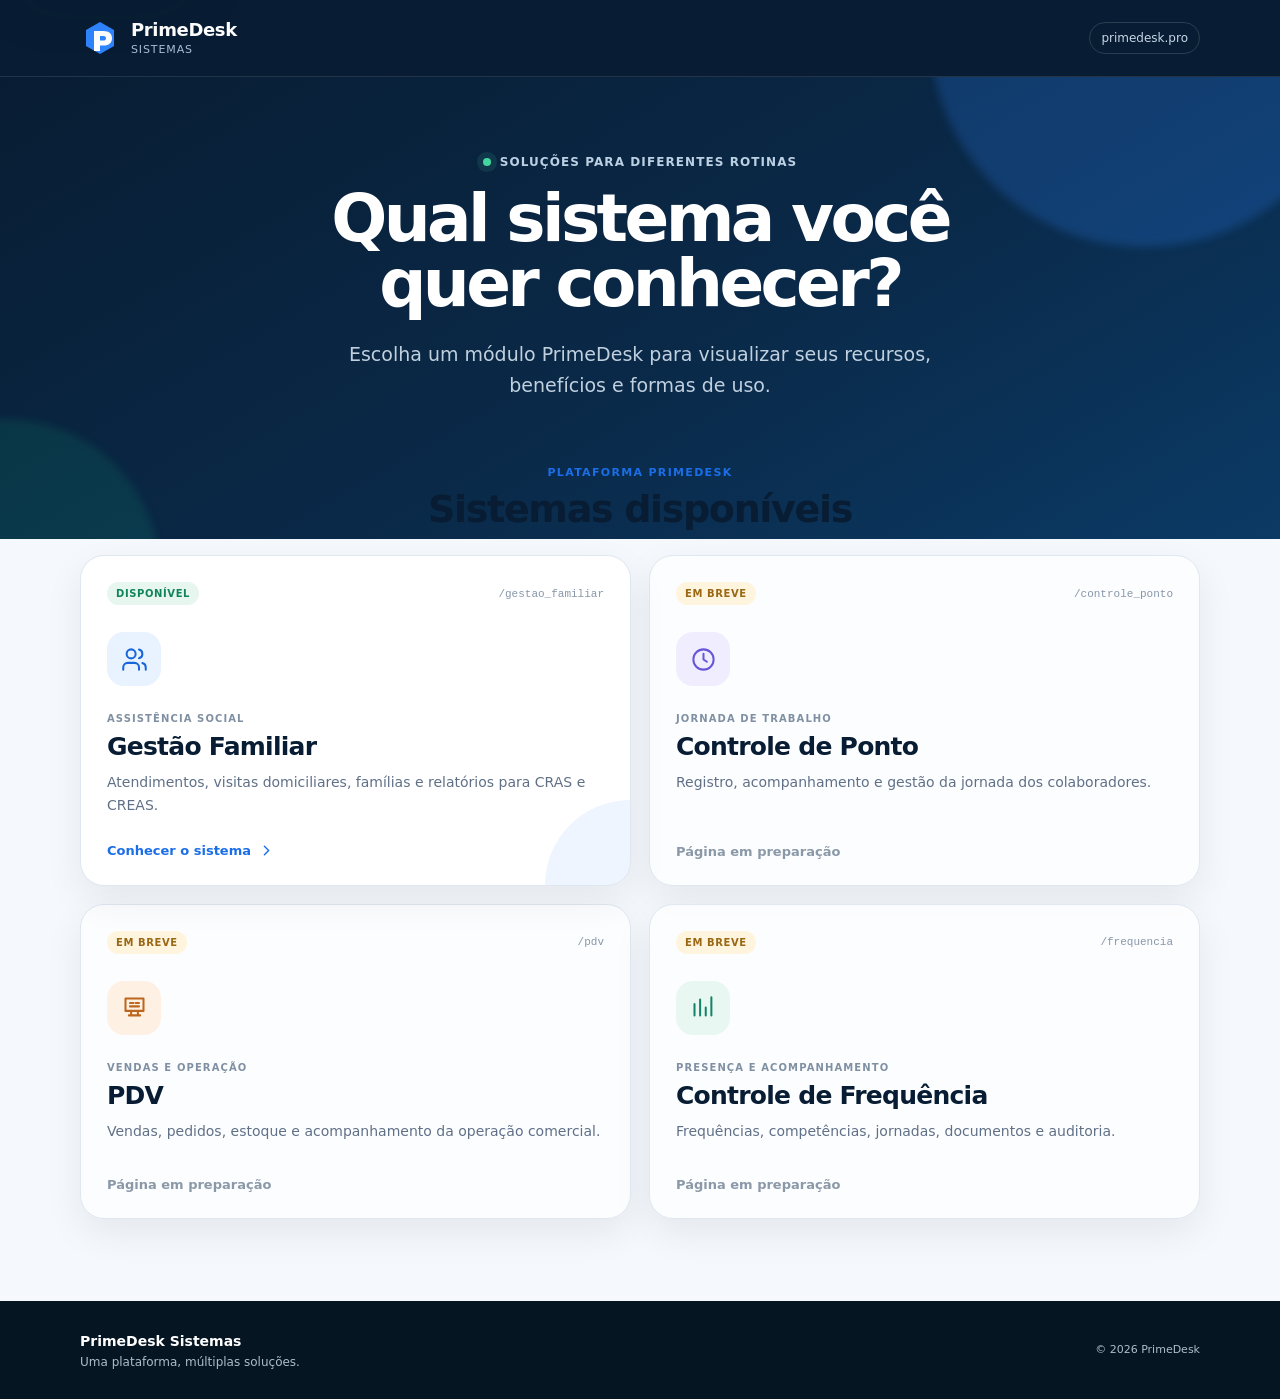
==== index.html @ 875c405f "Add files via upload" ====
<!doctype html>
<html lang="pt-BR">
<head>
  <meta charset="utf-8">
  <meta name="viewport" content="width=device-width, initial-scale=1">
  <meta name="description" content="Conheça os sistemas PrimeDesk para gestão, controle e atendimento.">
  <meta name="theme-color" content="#081d33">
  <title>PrimeDesk | Escolha um sistema</title>
  <link rel="stylesheet" href="styles.css">
</head>
<body>
  <a class="skip-link" href="#sistemas">Ir para os sistemas</a>

  <header class="site-header">
    <div class="container header-inner">
      <a class="brand" href="./" aria-label="PrimeDesk - página inicial">
        <span class="brand-mark" aria-hidden="true">
          <svg viewBox="0 0 40 40"><path d="M20 4 34 12v16L20 36 6 28V12L20 4Z"/><path class="brand-cut" d="M14 13h9.5c5.5 0 8.5 2.8 8.5 7.2 0 4.5-3 7.3-8.5 7.3H20V33h-6V13Zm6 5v4.5h3.2c1.8 0 2.8-.8 2.8-2.3 0-1.4-1-2.2-2.8-2.2H20Z"/></svg>
        </span>
        <span class="brand-copy"><strong>PrimeDesk</strong><small>Sistemas</small></span>
      </a>
      <span class="domain">primedesk.pro</span>
    </div>
  </header>

  <main>
    <section class="hero">
      <div class="hero-glow hero-glow-one"></div>
      <div class="hero-glow hero-glow-two"></div>
      <div class="container hero-content">
        <span class="eyebrow"><i></i> Soluções para diferentes rotinas</span>
        <h1>Qual sistema você quer conhecer?</h1>
        <p>Escolha um módulo PrimeDesk para visualizar seus recursos, benefícios e formas de uso.</p>
      </div>
    </section>

    <section class="systems-section" id="sistemas" aria-labelledby="systems-title">
      <div class="container">
        <div class="section-heading">
          <span>Plataforma PrimeDesk</span>
          <h2 id="systems-title">Sistemas disponíveis</h2>
        </div>

        <div class="systems-grid">
          <a class="system-card system-card-active" href="gestao_familiar/" aria-label="Conhecer PrimeDesk Gestão Familiar">
            <div class="card-topline">
              <span class="status status-available">Disponível</span>
              <span class="route">/gestao_familiar</span>
            </div>
            <span class="system-icon icon-family" aria-hidden="true">
              <svg viewBox="0 0 24 24"><path d="M16 21v-2a4 4 0 0 0-4-4H6a4 4 0 0 0-4 4v2M9 11a4 4 0 1 0 0-8 4 4 0 0 0 0 8Zm13 10v-2a4 4 0 0 0-3-3.87M16 3.13a4 4 0 0 1 0 7.75"/></svg>
            </span>
            <div class="card-copy">
              <small>Assistência social</small>
              <h3>Gestão Familiar</h3>
              <p>Atendimentos, visitas domiciliares, famílias e relatórios para CRAS e CREAS.</p>
            </div>
            <span class="card-action">Conhecer o sistema <svg viewBox="0 0 24 24" aria-hidden="true"><path d="m9 18 6-6-6-6"/></svg></span>
          </a>

          <article class="system-card system-card-pending" aria-label="PrimeDesk Controle de Ponto, em breve">
            <div class="card-topline">
              <span class="status status-soon">Em breve</span>
              <span class="route">/controle_ponto</span>
            </div>
            <span class="system-icon icon-clock" aria-hidden="true">
              <svg viewBox="0 0 24 24"><circle cx="12" cy="12" r="9"/><path d="M12 7v5l3 2"/></svg>
            </span>
            <div class="card-copy">
              <small>Jornada de trabalho</small>
              <h3>Controle de Ponto</h3>
              <p>Registro, acompanhamento e gestão da jornada dos colaboradores.</p>
            </div>
            <span class="card-action card-action-muted">Página em preparação</span>
          </article>

          <article class="system-card system-card-pending" aria-label="PrimeDesk PDV, em breve">
            <div class="card-topline">
              <span class="status status-soon">Em breve</span>
              <span class="route">/pdv</span>
            </div>
            <span class="system-icon icon-pdv" aria-hidden="true">
              <svg viewBox="0 0 24 24"><path d="M4 4h16v11H4zM7 19h10M9 15v4m6-4v4M8 8h3m2 0h3m-8 3h8"/></svg>
            </span>
            <div class="card-copy">
              <small>Vendas e operação</small>
              <h3>PDV</h3>
              <p>Vendas, pedidos, estoque e acompanhamento da operação comercial.</p>
            </div>
            <span class="card-action card-action-muted">Página em preparação</span>
          </article>

          <article class="system-card system-card-pending" aria-label="PrimeDesk Controle de Frequência, em breve">
            <div class="card-topline">
              <span class="status status-soon">Em breve</span>
              <span class="route">/frequencia</span>
            </div>
            <span class="system-icon icon-frequency" aria-hidden="true">
              <svg viewBox="0 0 24 24"><path d="M4 19V9m5 10V5m5 14v-7m5 7V3"/></svg>
            </span>
            <div class="card-copy">
              <small>Presença e acompanhamento</small>
              <h3>Controle de Frequência</h3>
              <p>Frequências, competências, jornadas, documentos e auditoria.</p>
            </div>
            <span class="card-action card-action-muted">Página em preparação</span>
          </article>
        </div>
      </div>
    </section>
  </main>

  <footer class="site-footer">
    <div class="container footer-inner">
      <div>
        <strong>PrimeDesk Sistemas</strong>
        <p>Uma plataforma, múltiplas soluções.</p>
      </div>
      <span>© <span id="current-year"></span> PrimeDesk</span>
    </div>
  </footer>

  <script src="script.js"></script>
</body>
</html>
---- styles.css ----
:root {
  --navy: #081d33;
  --navy-light: #0e3155;
  --blue: #1b6ee8;
  --blue-soft: #eaf2ff;
  --ink: #10243b;
  --muted: #607087;
  --line: #dfe7f0;
  --surface: #f5f8fc;
  --white: #ffffff;
  --green: #12845b;
  --green-soft: #e7f7f0;
  --amber: #9a6815;
  --amber-soft: #fff5de;
  --shadow: 0 22px 60px rgba(8, 29, 51, .12);
  --container: 1120px;
}

* { box-sizing: border-box; }
html { scroll-behavior: smooth; }
body {
  margin: 0;
  color: var(--ink);
  background: var(--surface);
  font-family: Inter, ui-sans-serif, system-ui, -apple-system, BlinkMacSystemFont, "Segoe UI", sans-serif;
  -webkit-font-smoothing: antialiased;
}
a { color: inherit; text-decoration: none; }
svg { display: block; }
.container { width: min(calc(100% - 32px), var(--container)); margin-inline: auto; }
.skip-link {
  position: fixed;
  left: 16px;
  top: -60px;
  z-index: 999;
  padding: 10px 14px;
  border-radius: 10px;
  background: var(--white);
  color: var(--navy);
  box-shadow: var(--shadow);
}
.skip-link:focus { top: 16px; }

.site-header {
  position: relative;
  z-index: 10;
  color: var(--white);
  background: var(--navy);
  border-bottom: 1px solid rgba(255,255,255,.1);
}
.header-inner {
  min-height: 76px;
  display: flex;
  align-items: center;
  justify-content: space-between;
  gap: 20px;
}
.brand { display: inline-flex; align-items: center; gap: 11px; }
.brand-mark { width: 40px; height: 40px; }
.brand-mark svg { width: 100%; height: 100%; fill: #2f85ff; }
.brand-mark .brand-cut { fill: var(--white); }
.brand-copy { display: flex; flex-direction: column; line-height: 1.05; }
.brand-copy strong { font-size: 18px; letter-spacing: -.02em; }
.brand-copy small { margin-top: 4px; color: #a9bfd6; font-size: 11px; letter-spacing: .08em; text-transform: uppercase; }
.domain {
  padding: 8px 11px;
  border: 1px solid rgba(255,255,255,.14);
  border-radius: 999px;
  color: #c7d7e7;
  font-size: 12px;
}

.hero {
  position: relative;
  isolation: isolate;
  overflow: hidden;
  padding: 74px 0 138px;
  color: var(--white);
  background: linear-gradient(150deg, #081d33 0%, #0a2948 55%, #0b3a65 100%);
}
.hero-glow { position: absolute; z-index: -1; border-radius: 50%; filter: blur(4px); pointer-events: none; }
.hero-glow-one { width: 430px; height: 430px; top: -260px; right: -80px; background: rgba(46, 134, 255, .22); }
.hero-glow-two { width: 310px; height: 310px; left: -150px; bottom: -190px; background: rgba(23, 193, 142, .12); }
.hero-content { text-align: center; }
.eyebrow {
  display: inline-flex;
  align-items: center;
  gap: 9px;
  margin-bottom: 17px;
  color: #bcd0e4;
  font-size: 12px;
  font-weight: 700;
  letter-spacing: .09em;
  text-transform: uppercase;
}
.eyebrow i { width: 8px; height: 8px; border-radius: 50%; background: #43d6a1; box-shadow: 0 0 0 6px rgba(67,214,161,.11); }
.hero h1 { max-width: 760px; margin: 0 auto; font-size: clamp(38px, 7vw, 66px); line-height: .99; letter-spacing: -.055em; }
.hero p { max-width: 620px; margin: 22px auto 0; color: #c0d0df; font-size: clamp(16px, 2.4vw, 19px); line-height: 1.65; }

.systems-section { position: relative; z-index: 2; margin-top: -78px; padding: 0 0 82px; }
.section-heading { margin-bottom: 24px; text-align: center; }
.section-heading span { color: var(--blue); font-size: 11px; font-weight: 800; letter-spacing: .12em; text-transform: uppercase; }
.section-heading h2 { margin: 7px 0 0; color: var(--navy); font-size: clamp(28px, 5vw, 38px); letter-spacing: -.035em; }
.systems-grid { display: grid; grid-template-columns: repeat(2, minmax(0, 1fr)); gap: 18px; }
.system-card {
  min-height: 315px;
  display: flex;
  flex-direction: column;
  padding: 26px;
  border: 1px solid var(--line);
  border-radius: 24px;
  background: var(--white);
  box-shadow: 0 14px 38px rgba(8, 29, 51, .07);
}
.system-card-active { position: relative; overflow: hidden; transition: transform .22s ease, box-shadow .22s ease, border-color .22s ease; }
.system-card-active::after { content: ""; position: absolute; width: 170px; height: 170px; right: -85px; bottom: -85px; border-radius: 50%; background: rgba(27, 110, 232, .07); }
.system-card-active:hover { transform: translateY(-5px); border-color: #b9d2f6; box-shadow: var(--shadow); }
.system-card-active:focus-visible { outline: 3px solid rgba(27,110,232,.28); outline-offset: 4px; }
.system-card-pending { background: rgba(255,255,255,.76); }
.card-topline { display: flex; align-items: center; justify-content: space-between; gap: 12px; }
.status { padding: 6px 9px; border-radius: 999px; font-size: 10px; font-weight: 800; letter-spacing: .06em; text-transform: uppercase; }
.status-available { color: var(--green); background: var(--green-soft); }
.status-soon { color: var(--amber); background: var(--amber-soft); }
.route { color: #8796a8; font-family: ui-monospace, SFMono-Regular, Menlo, Consolas, monospace; font-size: 11px; }
.system-icon {
  width: 54px;
  height: 54px;
  display: grid;
  place-items: center;
  margin: 27px 0 21px;
  border-radius: 17px;
}
.system-icon svg { width: 27px; height: 27px; fill: none; stroke: currentColor; stroke-width: 1.8; stroke-linecap: round; stroke-linejoin: round; }
.icon-family { color: #1767da; background: #e9f2ff; }
.icon-clock { color: #6757d8; background: #f0edff; }
.icon-pdv { color: #bd651d; background: #fff0e4; }
.icon-frequency { color: #148369; background: #e8f7f2; }
.card-copy small { color: #8090a3; font-size: 10px; font-weight: 800; letter-spacing: .11em; text-transform: uppercase; }
.card-copy h3 { margin: 6px 0 10px; color: var(--navy); font-size: 25px; letter-spacing: -.03em; }
.card-copy p { margin: 0; color: var(--muted); font-size: 14px; line-height: 1.65; }
.card-action { position: relative; z-index: 1; display: inline-flex; align-items: center; gap: 7px; margin-top: auto; padding-top: 24px; color: var(--blue); font-size: 13px; font-weight: 800; }
.card-action svg { width: 17px; height: 17px; fill: none; stroke: currentColor; stroke-width: 2; stroke-linecap: round; stroke-linejoin: round; transition: transform .2s ease; }
.system-card-active:hover .card-action svg { transform: translateX(4px); }
.card-action-muted { color: #8a98a8; font-weight: 700; }

.site-footer { padding: 30px 0; color: #aebdcd; background: #061522; }
.footer-inner { display: flex; align-items: center; justify-content: space-between; gap: 24px; }
.footer-inner strong { color: var(--white); font-size: 14px; }
.footer-inner p { margin: 5px 0 0; font-size: 12px; }
.footer-inner > span { font-size: 11px; }

@media (max-width: 760px) {
  .hero { padding: 60px 0 116px; }
  .systems-section { margin-top: -60px; padding-bottom: 54px; }
  .systems-grid { grid-template-columns: 1fr; gap: 14px; }
  .system-card { min-height: 0; padding: 22px; border-radius: 20px; }
  .system-icon { margin: 22px 0 17px; }
  .card-action { padding-top: 20px; }
}

@media (max-width: 480px) {
  .container { width: min(calc(100% - 24px), var(--container)); }
  .header-inner { min-height: 68px; }
  .brand-mark { width: 36px; height: 36px; }
  .brand-copy strong { font-size: 16px; }
  .domain { display: none; }
  .hero { padding: 48px 0 102px; }
  .hero h1 { font-size: 39px; }
  .hero p { margin-top: 17px; font-size: 15px; }
  .eyebrow { margin-bottom: 14px; font-size: 10px; }
  .systems-section { margin-top: -51px; padding-bottom: 42px; }
  .section-heading { margin-bottom: 18px; }
  .section-heading h2 { font-size: 29px; }
  .system-card { padding: 20px; }
  .route { font-size: 10px; }
  .card-copy h3 { font-size: 23px; }
  .footer-inner { align-items: flex-start; flex-direction: column; gap: 16px; }
}

@media (prefers-reduced-motion: reduce) {
  html { scroll-behavior: auto; }
  .system-card-active, .card-action svg { transition: none; }
}
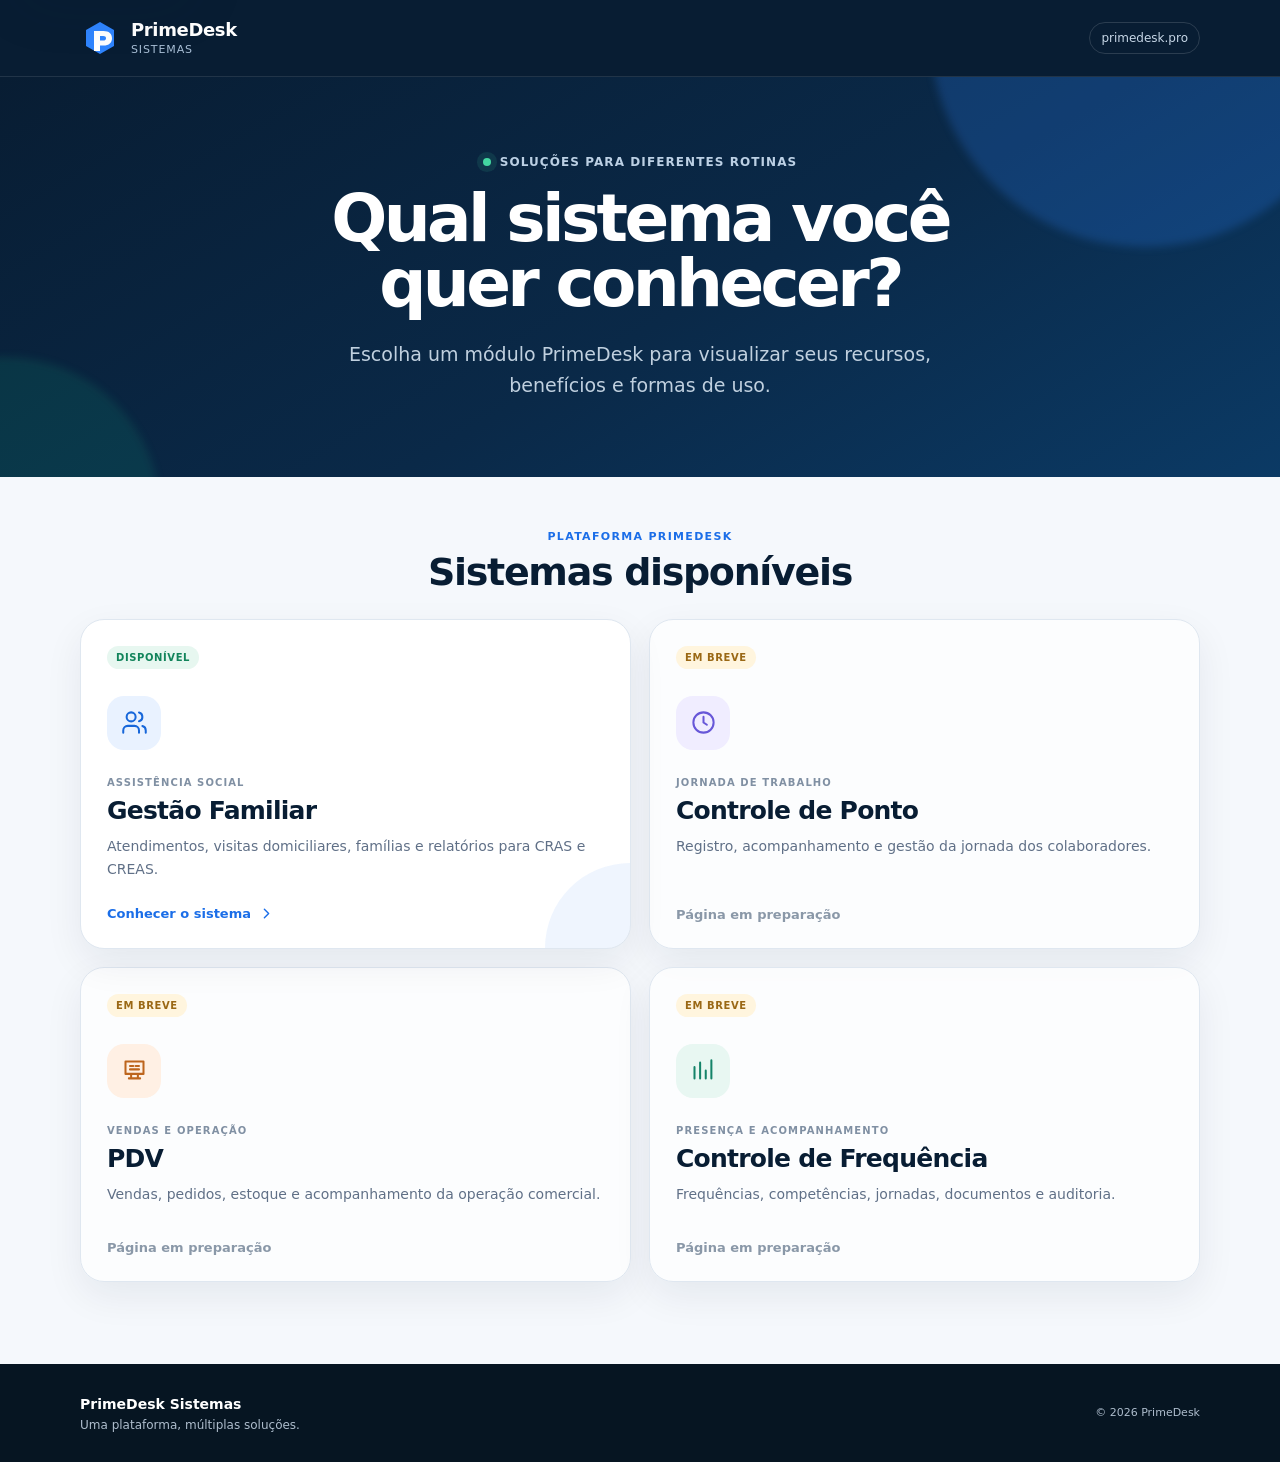
==== commit 67dedae0: "Add files via upload" ====
--- a/index.html
+++ b/index.html
@@ -45,7 +45,6 @@
           <a class="system-card system-card-active" href="gestao_familiar/" aria-label="Conhecer PrimeDesk Gestão Familiar">
             <div class="card-topline">
               <span class="status status-available">Disponível</span>
-              <span class="route">/gestao_familiar</span>
             </div>
             <span class="system-icon icon-family" aria-hidden="true">
               <svg viewBox="0 0 24 24"><path d="M16 21v-2a4 4 0 0 0-4-4H6a4 4 0 0 0-4 4v2M9 11a4 4 0 1 0 0-8 4 4 0 0 0 0 8Zm13 10v-2a4 4 0 0 0-3-3.87M16 3.13a4 4 0 0 1 0 7.75"/></svg>
@@ -61,7 +60,6 @@
           <article class="system-card system-card-pending" aria-label="PrimeDesk Controle de Ponto, em breve">
             <div class="card-topline">
               <span class="status status-soon">Em breve</span>
-              <span class="route">/controle_ponto</span>
             </div>
             <span class="system-icon icon-clock" aria-hidden="true">
               <svg viewBox="0 0 24 24"><circle cx="12" cy="12" r="9"/><path d="M12 7v5l3 2"/></svg>
@@ -77,7 +75,6 @@
           <article class="system-card system-card-pending" aria-label="PrimeDesk PDV, em breve">
             <div class="card-topline">
               <span class="status status-soon">Em breve</span>
-              <span class="route">/pdv</span>
             </div>
             <span class="system-icon icon-pdv" aria-hidden="true">
               <svg viewBox="0 0 24 24"><path d="M4 4h16v11H4zM7 19h10M9 15v4m6-4v4M8 8h3m2 0h3m-8 3h8"/></svg>
@@ -93,7 +90,6 @@
           <article class="system-card system-card-pending" aria-label="PrimeDesk Controle de Frequência, em breve">
             <div class="card-topline">
               <span class="status status-soon">Em breve</span>
-              <span class="route">/frequencia</span>
             </div>
             <span class="system-icon icon-frequency" aria-hidden="true">
               <svg viewBox="0 0 24 24"><path d="M4 19V9m5 10V5m5 14v-7m5 7V3"/></svg>
--- a/styles.css
+++ b/styles.css
@@ -74,7 +74,7 @@
   position: relative;
   isolation: isolate;
   overflow: hidden;
-  padding: 74px 0 138px;
+  padding: 74px 0 76px;
   color: var(--white);
   background: linear-gradient(150deg, #081d33 0%, #0a2948 55%, #0b3a65 100%);
 }
@@ -97,10 +97,10 @@
 .hero h1 { max-width: 760px; margin: 0 auto; font-size: clamp(38px, 7vw, 66px); line-height: .99; letter-spacing: -.055em; }
 .hero p { max-width: 620px; margin: 22px auto 0; color: #c0d0df; font-size: clamp(16px, 2.4vw, 19px); line-height: 1.65; }
 
-.systems-section { position: relative; z-index: 2; margin-top: -78px; padding: 0 0 82px; }
+.systems-section { position: relative; z-index: 2; margin-top: 0; padding: 48px 0 82px; background: var(--surface); }
 .section-heading { margin-bottom: 24px; text-align: center; }
 .section-heading span { color: var(--blue); font-size: 11px; font-weight: 800; letter-spacing: .12em; text-transform: uppercase; }
-.section-heading h2 { margin: 7px 0 0; color: var(--navy); font-size: clamp(28px, 5vw, 38px); letter-spacing: -.035em; }
+.section-heading h2 { margin: 7px 0 0; color: var(--navy); font-size: clamp(28px, 5vw, 38px); line-height: 1.14; letter-spacing: -.035em; }
 .systems-grid { display: grid; grid-template-columns: repeat(2, minmax(0, 1fr)); gap: 18px; }
 .system-card {
   min-height: 315px;
@@ -117,11 +117,10 @@
 .system-card-active:hover { transform: translateY(-5px); border-color: #b9d2f6; box-shadow: var(--shadow); }
 .system-card-active:focus-visible { outline: 3px solid rgba(27,110,232,.28); outline-offset: 4px; }
 .system-card-pending { background: rgba(255,255,255,.76); }
-.card-topline { display: flex; align-items: center; justify-content: space-between; gap: 12px; }
+.card-topline { display: flex; align-items: center; justify-content: flex-start; gap: 12px; }
 .status { padding: 6px 9px; border-radius: 999px; font-size: 10px; font-weight: 800; letter-spacing: .06em; text-transform: uppercase; }
 .status-available { color: var(--green); background: var(--green-soft); }
 .status-soon { color: var(--amber); background: var(--amber-soft); }
-.route { color: #8796a8; font-family: ui-monospace, SFMono-Regular, Menlo, Consolas, monospace; font-size: 11px; }
 .system-icon {
   width: 54px;
   height: 54px;
@@ -150,8 +149,8 @@
 .footer-inner > span { font-size: 11px; }
 
 @media (max-width: 760px) {
-  .hero { padding: 60px 0 116px; }
-  .systems-section { margin-top: -60px; padding-bottom: 54px; }
+  .hero { padding: 60px 0 62px; }
+  .systems-section { margin-top: 0; padding: 38px 0 54px; }
   .systems-grid { grid-template-columns: 1fr; gap: 14px; }
   .system-card { min-height: 0; padding: 22px; border-radius: 20px; }
   .system-icon { margin: 22px 0 17px; }
@@ -164,15 +163,14 @@
   .brand-mark { width: 36px; height: 36px; }
   .brand-copy strong { font-size: 16px; }
   .domain { display: none; }
-  .hero { padding: 48px 0 102px; }
+  .hero { padding: 48px 0 50px; }
   .hero h1 { font-size: 39px; }
   .hero p { margin-top: 17px; font-size: 15px; }
   .eyebrow { margin-bottom: 14px; font-size: 10px; }
-  .systems-section { margin-top: -51px; padding-bottom: 42px; }
+  .systems-section { margin-top: 0; padding: 30px 0 42px; }
   .section-heading { margin-bottom: 18px; }
   .section-heading h2 { font-size: 29px; }
   .system-card { padding: 20px; }
-  .route { font-size: 10px; }
   .card-copy h3 { font-size: 23px; }
   .footer-inner { align-items: flex-start; flex-direction: column; gap: 16px; }
 }
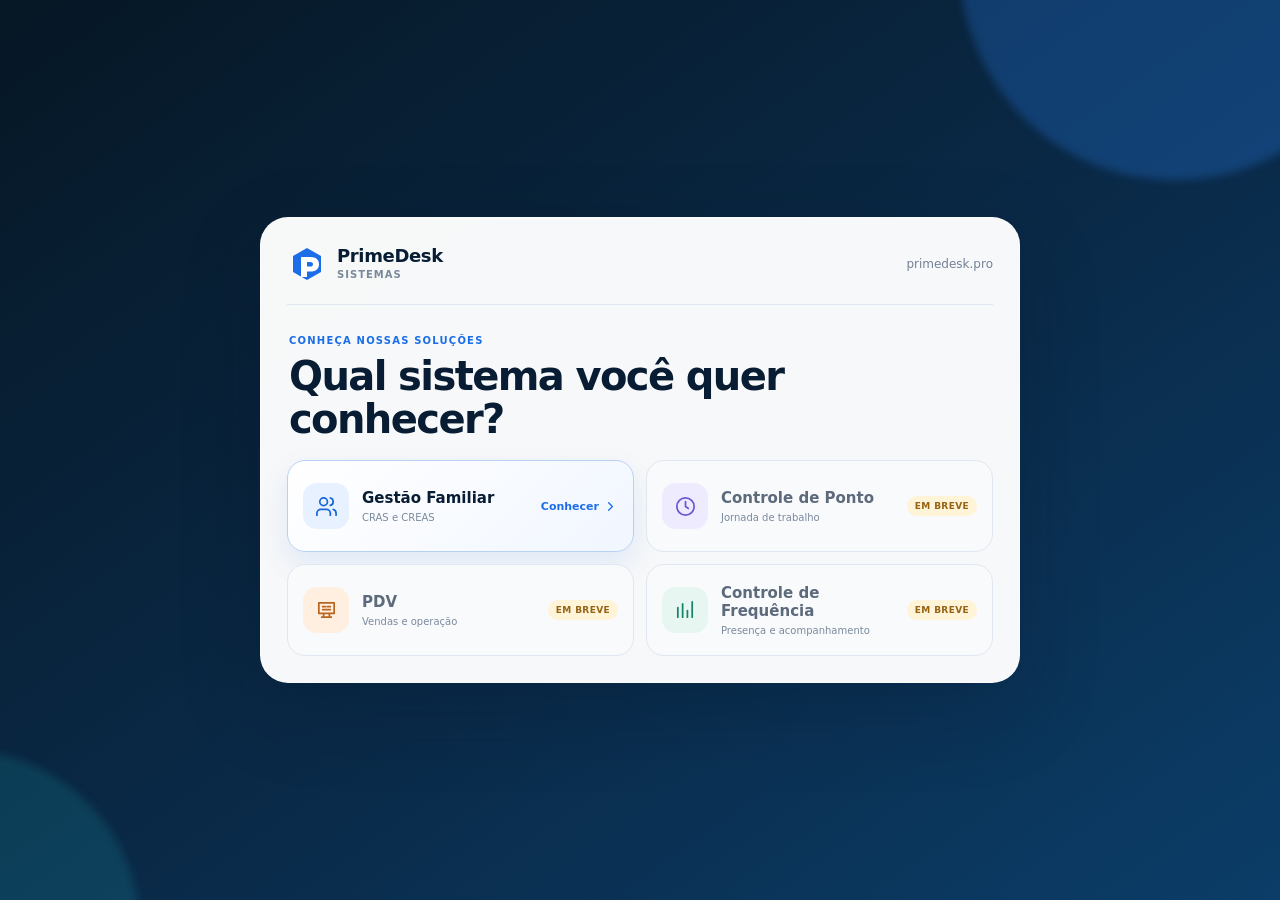
==== commit 837cb561: "Add files via upload" ====
--- a/index.html
+++ b/index.html
@@ -2,120 +2,69 @@
 <html lang="pt-BR">
 <head>
   <meta charset="utf-8">
-  <meta name="viewport" content="width=device-width, initial-scale=1">
-  <meta name="description" content="Conheça os sistemas PrimeDesk para gestão, controle e atendimento.">
+  <meta name="viewport" content="width=device-width, initial-scale=1, viewport-fit=cover">
+  <meta name="description" content="Escolha o sistema PrimeDesk que deseja conhecer.">
   <meta name="theme-color" content="#081d33">
   <title>PrimeDesk | Escolha um sistema</title>
   <link rel="stylesheet" href="styles.css">
 </head>
 <body>
-  <a class="skip-link" href="#sistemas">Ir para os sistemas</a>
+  <main class="selection-page">
+    <div class="background-orb orb-one" aria-hidden="true"></div>
+    <div class="background-orb orb-two" aria-hidden="true"></div>
 
-  <header class="site-header">
-    <div class="container header-inner">
-      <a class="brand" href="./" aria-label="PrimeDesk - página inicial">
-        <span class="brand-mark" aria-hidden="true">
-          <svg viewBox="0 0 40 40"><path d="M20 4 34 12v16L20 36 6 28V12L20 4Z"/><path class="brand-cut" d="M14 13h9.5c5.5 0 8.5 2.8 8.5 7.2 0 4.5-3 7.3-8.5 7.3H20V33h-6V13Zm6 5v4.5h3.2c1.8 0 2.8-.8 2.8-2.3 0-1.4-1-2.2-2.8-2.2H20Z"/></svg>
-        </span>
-        <span class="brand-copy"><strong>PrimeDesk</strong><small>Sistemas</small></span>
-      </a>
-      <span class="domain">primedesk.pro</span>
-    </div>
-  </header>
+    <section class="system-picker" aria-labelledby="picker-title">
+      <header class="picker-header">
+        <a class="brand" href="./" aria-label="PrimeDesk Sistemas">
+          <span class="brand-mark" aria-hidden="true">
+            <svg viewBox="0 0 40 40"><path d="M20 4 34 12v16L20 36 6 28V12L20 4Z"/><path class="brand-cut" d="M14 13h9.5c5.5 0 8.5 2.8 8.5 7.2 0 4.5-3 7.3-8.5 7.3H20V33h-6V13Zm6 5v4.5h3.2c1.8 0 2.8-.8 2.8-2.3 0-1.4-1-2.2-2.8-2.2H20Z"/></svg>
+          </span>
+          <span class="brand-copy"><strong>PrimeDesk</strong><small>Sistemas</small></span>
+        </a>
+        <span class="domain">primedesk.pro</span>
+      </header>
 
-  <main>
-    <section class="hero">
-      <div class="hero-glow hero-glow-one"></div>
-      <div class="hero-glow hero-glow-two"></div>
-      <div class="container hero-content">
-        <span class="eyebrow"><i></i> Soluções para diferentes rotinas</span>
-        <h1>Qual sistema você quer conhecer?</h1>
-        <p>Escolha um módulo PrimeDesk para visualizar seus recursos, benefícios e formas de uso.</p>
+      <div class="picker-intro">
+        <span class="eyebrow">Conheça nossas soluções</span>
+        <h1 id="picker-title">Qual sistema você quer conhecer?</h1>
       </div>
-    </section>
 
-    <section class="systems-section" id="sistemas" aria-labelledby="systems-title">
-      <div class="container">
-        <div class="section-heading">
-          <span>Plataforma PrimeDesk</span>
-          <h2 id="systems-title">Sistemas disponíveis</h2>
+      <div class="system-options" aria-label="Sistemas PrimeDesk">
+        <a class="system-option available" href="gestao_familiar/">
+          <span class="option-icon icon-family" aria-hidden="true">
+            <svg viewBox="0 0 24 24"><path d="M16 21v-2a4 4 0 0 0-4-4H6a4 4 0 0 0-4 4v2M9 11a4 4 0 1 0 0-8 4 4 0 0 0 0 8Zm13 10v-2a4 4 0 0 0-3-3.87M16 3.13a4 4 0 0 1 0 7.75"/></svg>
+          </span>
+          <span class="option-copy"><strong>Gestão Familiar</strong><small>CRAS e CREAS</small></span>
+          <span class="option-action">Conhecer <svg viewBox="0 0 24 24" aria-hidden="true"><path d="m9 18 6-6-6-6"/></svg></span>
+        </a>
+
+        <div class="system-option pending" aria-label="Controle de Ponto, em breve">
+          <span class="option-icon icon-clock" aria-hidden="true">
+            <svg viewBox="0 0 24 24"><circle cx="12" cy="12" r="9"/><path d="M12 7v5l3 2"/></svg>
+          </span>
+          <span class="option-copy"><strong>Controle de Ponto</strong><small>Jornada de trabalho</small></span>
+          <span class="option-status">Em breve</span>
         </div>
 
-        <div class="systems-grid">
-          <a class="system-card system-card-active" href="gestao_familiar/" aria-label="Conhecer PrimeDesk Gestão Familiar">
-            <div class="card-topline">
-              <span class="status status-available">Disponível</span>
-            </div>
-            <span class="system-icon icon-family" aria-hidden="true">
-              <svg viewBox="0 0 24 24"><path d="M16 21v-2a4 4 0 0 0-4-4H6a4 4 0 0 0-4 4v2M9 11a4 4 0 1 0 0-8 4 4 0 0 0 0 8Zm13 10v-2a4 4 0 0 0-3-3.87M16 3.13a4 4 0 0 1 0 7.75"/></svg>
-            </span>
-            <div class="card-copy">
-              <small>Assistência social</small>
-              <h3>Gestão Familiar</h3>
-              <p>Atendimentos, visitas domiciliares, famílias e relatórios para CRAS e CREAS.</p>
-            </div>
-            <span class="card-action">Conhecer o sistema <svg viewBox="0 0 24 24" aria-hidden="true"><path d="m9 18 6-6-6-6"/></svg></span>
-          </a>
+        <div class="system-option pending" aria-label="PDV, em breve">
+          <span class="option-icon icon-pdv" aria-hidden="true">
+            <svg viewBox="0 0 24 24"><path d="M4 4h16v11H4zM7 19h10M9 15v4m6-4v4M8 8h3m2 0h3m-8 3h8"/></svg>
+          </span>
+          <span class="option-copy"><strong>PDV</strong><small>Vendas e operação</small></span>
+          <span class="option-status">Em breve</span>
+        </div>
 
-          <article class="system-card system-card-pending" aria-label="PrimeDesk Controle de Ponto, em breve">
-            <div class="card-topline">
-              <span class="status status-soon">Em breve</span>
-            </div>
-            <span class="system-icon icon-clock" aria-hidden="true">
-              <svg viewBox="0 0 24 24"><circle cx="12" cy="12" r="9"/><path d="M12 7v5l3 2"/></svg>
-            </span>
-            <div class="card-copy">
-              <small>Jornada de trabalho</small>
-              <h3>Controle de Ponto</h3>
-              <p>Registro, acompanhamento e gestão da jornada dos colaboradores.</p>
-            </div>
-            <span class="card-action card-action-muted">Página em preparação</span>
-          </article>
-
-          <article class="system-card system-card-pending" aria-label="PrimeDesk PDV, em breve">
-            <div class="card-topline">
-              <span class="status status-soon">Em breve</span>
-            </div>
-            <span class="system-icon icon-pdv" aria-hidden="true">
-              <svg viewBox="0 0 24 24"><path d="M4 4h16v11H4zM7 19h10M9 15v4m6-4v4M8 8h3m2 0h3m-8 3h8"/></svg>
-            </span>
-            <div class="card-copy">
-              <small>Vendas e operação</small>
-              <h3>PDV</h3>
-              <p>Vendas, pedidos, estoque e acompanhamento da operação comercial.</p>
-            </div>
-            <span class="card-action card-action-muted">Página em preparação</span>
-          </article>
-
-          <article class="system-card system-card-pending" aria-label="PrimeDesk Controle de Frequência, em breve">
-            <div class="card-topline">
-              <span class="status status-soon">Em breve</span>
-            </div>
-            <span class="system-icon icon-frequency" aria-hidden="true">
-              <svg viewBox="0 0 24 24"><path d="M4 19V9m5 10V5m5 14v-7m5 7V3"/></svg>
-            </span>
-            <div class="card-copy">
-              <small>Presença e acompanhamento</small>
-              <h3>Controle de Frequência</h3>
-              <p>Frequências, competências, jornadas, documentos e auditoria.</p>
-            </div>
-            <span class="card-action card-action-muted">Página em preparação</span>
-          </article>
+        <div class="system-option pending" aria-label="Controle de Frequência, em breve">
+          <span class="option-icon icon-frequency" aria-hidden="true">
+            <svg viewBox="0 0 24 24"><path d="M4 19V9m5 10V5m5 14v-7m5 7V3"/></svg>
+          </span>
+          <span class="option-copy"><strong>Controle de Frequência</strong><small>Presença e acompanhamento</small></span>
+          <span class="option-status">Em breve</span>
         </div>
       </div>
     </section>
   </main>
 
-  <footer class="site-footer">
-    <div class="container footer-inner">
-      <div>
-        <strong>PrimeDesk Sistemas</strong>
-        <p>Uma plataforma, múltiplas soluções.</p>
-      </div>
-      <span>© <span id="current-year"></span> PrimeDesk</span>
-    </div>
-  </footer>
-
   <script src="script.js"></script>
 </body>
 </html>
--- a/styles.css
+++ b/styles.css
@@ -1,181 +1,158 @@
 :root {
   --navy: #081d33;
-  --navy-light: #0e3155;
+  --navy-light: #0d3155;
   --blue: #1b6ee8;
-  --blue-soft: #eaf2ff;
   --ink: #10243b;
-  --muted: #607087;
+  --muted: #6a788b;
   --line: #dfe7f0;
+  --white: #ffffff;
   --surface: #f5f8fc;
-  --white: #ffffff;
   --green: #12845b;
   --green-soft: #e7f7f0;
-  --amber: #9a6815;
-  --amber-soft: #fff5de;
-  --shadow: 0 22px 60px rgba(8, 29, 51, .12);
-  --container: 1120px;
+  --amber: #956313;
+  --amber-soft: #fff3d8;
+  --shadow: 0 28px 80px rgba(4, 20, 37, .22);
 }
 
 * { box-sizing: border-box; }
-html { scroll-behavior: smooth; }
+html { min-height: 100%; }
 body {
+  min-height: 100%;
   margin: 0;
   color: var(--ink);
-  background: var(--surface);
+  background: var(--navy);
   font-family: Inter, ui-sans-serif, system-ui, -apple-system, BlinkMacSystemFont, "Segoe UI", sans-serif;
   -webkit-font-smoothing: antialiased;
 }
 a { color: inherit; text-decoration: none; }
 svg { display: block; }
-.container { width: min(calc(100% - 32px), var(--container)); margin-inline: auto; }
-.skip-link {
-  position: fixed;
-  left: 16px;
-  top: -60px;
-  z-index: 999;
-  padding: 10px 14px;
-  border-radius: 10px;
-  background: var(--white);
-  color: var(--navy);
+
+.selection-page {
+  position: relative;
+  isolation: isolate;
+  min-height: 100vh;
+  min-height: 100svh;
+  display: grid;
+  place-items: center;
+  overflow: hidden;
+  padding: max(18px, env(safe-area-inset-top)) max(14px, env(safe-area-inset-right)) max(18px, env(safe-area-inset-bottom)) max(14px, env(safe-area-inset-left));
+  background: linear-gradient(145deg, #061725 0%, #0a2b4a 58%, #0b3d68 100%);
+}
+.background-orb {
+  position: absolute;
+  z-index: -1;
+  border-radius: 50%;
+  filter: blur(4px);
+  pointer-events: none;
+}
+.orb-one { width: 430px; height: 430px; top: -250px; right: -110px; background: rgba(46, 134, 255, .25); }
+.orb-two { width: 360px; height: 360px; left: -220px; bottom: -210px; background: rgba(32, 184, 196, .16); }
+
+.system-picker {
+  width: min(100%, 760px);
+  max-height: calc(100svh - 36px);
+  overflow: auto;
+  padding: 26px;
+  border: 1px solid rgba(255,255,255,.5);
+  border-radius: 28px;
+  background: rgba(255,255,255,.97);
   box-shadow: var(--shadow);
+  scrollbar-width: thin;
 }
-.skip-link:focus { top: 16px; }
-
-.site-header {
-  position: relative;
-  z-index: 10;
-  color: var(--white);
-  background: var(--navy);
-  border-bottom: 1px solid rgba(255,255,255,.1);
-}
-.header-inner {
-  min-height: 76px;
+.picker-header {
   display: flex;
   align-items: center;
   justify-content: space-between;
-  gap: 20px;
+  gap: 18px;
+  padding-bottom: 20px;
+  border-bottom: 1px solid var(--line);
 }
-.brand { display: inline-flex; align-items: center; gap: 11px; }
+.brand { display: inline-flex; align-items: center; gap: 10px; }
 .brand-mark { width: 40px; height: 40px; }
-.brand-mark svg { width: 100%; height: 100%; fill: #2f85ff; }
+.brand-mark svg { width: 100%; height: 100%; fill: var(--blue); }
 .brand-mark .brand-cut { fill: var(--white); }
 .brand-copy { display: flex; flex-direction: column; line-height: 1.05; }
-.brand-copy strong { font-size: 18px; letter-spacing: -.02em; }
-.brand-copy small { margin-top: 4px; color: #a9bfd6; font-size: 11px; letter-spacing: .08em; text-transform: uppercase; }
-.domain {
-  padding: 8px 11px;
-  border: 1px solid rgba(255,255,255,.14);
-  border-radius: 999px;
-  color: #c7d7e7;
-  font-size: 12px;
+.brand-copy strong { color: var(--navy); font-size: 18px; letter-spacing: -.02em; }
+.brand-copy small { margin-top: 4px; color: #79889a; font-size: 10px; font-weight: 700; letter-spacing: .1em; text-transform: uppercase; }
+.domain { color: #718095; font-size: 12px; }
+
+.picker-intro { padding: 24px 2px 19px; }
+.eyebrow { color: var(--blue); font-size: 10px; font-weight: 800; letter-spacing: .12em; text-transform: uppercase; }
+.picker-intro h1 {
+  max-width: 560px;
+  margin: 7px 0 0;
+  color: var(--navy);
+  font-size: clamp(28px, 5vw, 40px);
+  line-height: 1.08;
+  letter-spacing: -.04em;
 }
 
-.hero {
-  position: relative;
-  isolation: isolate;
-  overflow: hidden;
-  padding: 74px 0 76px;
-  color: var(--white);
-  background: linear-gradient(150deg, #081d33 0%, #0a2948 55%, #0b3a65 100%);
+.system-options { display: grid; grid-template-columns: repeat(2, minmax(0, 1fr)); gap: 12px; }
+.system-option {
+  min-width: 0;
+  min-height: 92px;
+  display: grid;
+  grid-template-columns: auto minmax(0, 1fr) auto;
+  align-items: center;
+  gap: 13px;
+  padding: 15px;
+  border: 1px solid var(--line);
+  border-radius: 18px;
+  background: var(--white);
 }
-.hero-glow { position: absolute; z-index: -1; border-radius: 50%; filter: blur(4px); pointer-events: none; }
-.hero-glow-one { width: 430px; height: 430px; top: -260px; right: -80px; background: rgba(46, 134, 255, .22); }
-.hero-glow-two { width: 310px; height: 310px; left: -150px; bottom: -190px; background: rgba(23, 193, 142, .12); }
-.hero-content { text-align: center; }
-.eyebrow {
-  display: inline-flex;
-  align-items: center;
-  gap: 9px;
-  margin-bottom: 17px;
-  color: #bcd0e4;
-  font-size: 12px;
-  font-weight: 700;
-  letter-spacing: .09em;
-  text-transform: uppercase;
+.system-option.available {
+  border-color: #b7d1f5;
+  background: linear-gradient(135deg, #ffffff, #f1f6ff);
+  box-shadow: 0 12px 30px rgba(27,110,232,.11);
+  transition: transform .2s ease, border-color .2s ease, box-shadow .2s ease;
 }
-.eyebrow i { width: 8px; height: 8px; border-radius: 50%; background: #43d6a1; box-shadow: 0 0 0 6px rgba(67,214,161,.11); }
-.hero h1 { max-width: 760px; margin: 0 auto; font-size: clamp(38px, 7vw, 66px); line-height: .99; letter-spacing: -.055em; }
-.hero p { max-width: 620px; margin: 22px auto 0; color: #c0d0df; font-size: clamp(16px, 2.4vw, 19px); line-height: 1.65; }
-
-.systems-section { position: relative; z-index: 2; margin-top: 0; padding: 48px 0 82px; background: var(--surface); }
-.section-heading { margin-bottom: 24px; text-align: center; }
-.section-heading span { color: var(--blue); font-size: 11px; font-weight: 800; letter-spacing: .12em; text-transform: uppercase; }
-.section-heading h2 { margin: 7px 0 0; color: var(--navy); font-size: clamp(28px, 5vw, 38px); line-height: 1.14; letter-spacing: -.035em; }
-.systems-grid { display: grid; grid-template-columns: repeat(2, minmax(0, 1fr)); gap: 18px; }
-.system-card {
-  min-height: 315px;
-  display: flex;
-  flex-direction: column;
-  padding: 26px;
-  border: 1px solid var(--line);
-  border-radius: 24px;
-  background: var(--white);
-  box-shadow: 0 14px 38px rgba(8, 29, 51, .07);
+.system-option.available:hover,
+.system-option.available:focus-visible {
+  transform: translateY(-2px);
+  border-color: #78a9ec;
+  box-shadow: 0 16px 34px rgba(27,110,232,.17);
+  outline: none;
 }
-.system-card-active { position: relative; overflow: hidden; transition: transform .22s ease, box-shadow .22s ease, border-color .22s ease; }
-.system-card-active::after { content: ""; position: absolute; width: 170px; height: 170px; right: -85px; bottom: -85px; border-radius: 50%; background: rgba(27, 110, 232, .07); }
-.system-card-active:hover { transform: translateY(-5px); border-color: #b9d2f6; box-shadow: var(--shadow); }
-.system-card-active:focus-visible { outline: 3px solid rgba(27,110,232,.28); outline-offset: 4px; }
-.system-card-pending { background: rgba(255,255,255,.76); }
-.card-topline { display: flex; align-items: center; justify-content: flex-start; gap: 12px; }
-.status { padding: 6px 9px; border-radius: 999px; font-size: 10px; font-weight: 800; letter-spacing: .06em; text-transform: uppercase; }
-.status-available { color: var(--green); background: var(--green-soft); }
-.status-soon { color: var(--amber); background: var(--amber-soft); }
-.system-icon {
-  width: 54px;
-  height: 54px;
+.system-option.pending { color: #7d8998; background: #f8fafc; }
+.option-icon {
+  width: 46px;
+  height: 46px;
   display: grid;
   place-items: center;
-  margin: 27px 0 21px;
-  border-radius: 17px;
+  border-radius: 14px;
 }
-.system-icon svg { width: 27px; height: 27px; fill: none; stroke: currentColor; stroke-width: 1.8; stroke-linecap: round; stroke-linejoin: round; }
-.icon-family { color: #1767da; background: #e9f2ff; }
-.icon-clock { color: #6757d8; background: #f0edff; }
-.icon-pdv { color: #bd651d; background: #fff0e4; }
-.icon-frequency { color: #148369; background: #e8f7f2; }
-.card-copy small { color: #8090a3; font-size: 10px; font-weight: 800; letter-spacing: .11em; text-transform: uppercase; }
-.card-copy h3 { margin: 6px 0 10px; color: var(--navy); font-size: 25px; letter-spacing: -.03em; }
-.card-copy p { margin: 0; color: var(--muted); font-size: 14px; line-height: 1.65; }
-.card-action { position: relative; z-index: 1; display: inline-flex; align-items: center; gap: 7px; margin-top: auto; padding-top: 24px; color: var(--blue); font-size: 13px; font-weight: 800; }
-.card-action svg { width: 17px; height: 17px; fill: none; stroke: currentColor; stroke-width: 2; stroke-linecap: round; stroke-linejoin: round; transition: transform .2s ease; }
-.system-card-active:hover .card-action svg { transform: translateX(4px); }
-.card-action-muted { color: #8a98a8; font-weight: 700; }
+.option-icon svg { width: 23px; height: 23px; fill: none; stroke: currentColor; stroke-width: 1.8; stroke-linecap: round; stroke-linejoin: round; }
+.icon-family { color: #1767da; background: #e8f1ff; }
+.icon-clock { color: #6757d8; background: #eeebff; }
+.icon-pdv { color: #b96520; background: #ffefe1; }
+.icon-frequency { color: #148369; background: #e7f6f1; }
+.option-copy { min-width: 0; display: flex; flex-direction: column; }
+.option-copy strong { overflow-wrap: anywhere; color: var(--navy); font-size: 15px; line-height: 1.2; }
+.pending .option-copy strong { color: #5d6a7b; }
+.option-copy small { margin-top: 4px; color: #7a899c; font-size: 10px; line-height: 1.3; }
+.option-action { display: inline-flex; align-items: center; gap: 4px; color: var(--blue); font-size: 11px; font-weight: 800; white-space: nowrap; }
+.option-action svg { width: 15px; height: 15px; fill: none; stroke: currentColor; stroke-width: 2; stroke-linecap: round; stroke-linejoin: round; }
+.option-status { padding: 5px 8px; border-radius: 999px; color: var(--amber); background: var(--amber-soft); font-size: 9px; font-weight: 800; letter-spacing: .04em; text-transform: uppercase; white-space: nowrap; }
 
-.site-footer { padding: 30px 0; color: #aebdcd; background: #061522; }
-.footer-inner { display: flex; align-items: center; justify-content: space-between; gap: 24px; }
-.footer-inner strong { color: var(--white); font-size: 14px; }
-.footer-inner p { margin: 5px 0 0; font-size: 12px; }
-.footer-inner > span { font-size: 11px; }
-
-@media (max-width: 760px) {
-  .hero { padding: 60px 0 62px; }
-  .systems-section { margin-top: 0; padding: 38px 0 54px; }
-  .systems-grid { grid-template-columns: 1fr; gap: 14px; }
-  .system-card { min-height: 0; padding: 22px; border-radius: 20px; }
-  .system-icon { margin: 22px 0 17px; }
-  .card-action { padding-top: 20px; }
+@media (max-width: 620px) {
+  .selection-page { place-items: start center; overflow: auto; }
+  .system-picker { max-height: none; padding: 20px; border-radius: 23px; }
+  .picker-header { padding-bottom: 16px; }
+  .domain { display: none; }
+  .picker-intro { padding: 20px 0 16px; }
+  .picker-intro h1 { font-size: 30px; }
+  .system-options { grid-template-columns: 1fr; gap: 10px; }
+  .system-option { min-height: 76px; padding: 12px; border-radius: 16px; }
+  .option-icon { width: 42px; height: 42px; border-radius: 13px; }
 }
 
-@media (max-width: 480px) {
-  .container { width: min(calc(100% - 24px), var(--container)); }
-  .header-inner { min-height: 68px; }
-  .brand-mark { width: 36px; height: 36px; }
-  .brand-copy strong { font-size: 16px; }
-  .domain { display: none; }
-  .hero { padding: 48px 0 50px; }
-  .hero h1 { font-size: 39px; }
-  .hero p { margin-top: 17px; font-size: 15px; }
-  .eyebrow { margin-bottom: 14px; font-size: 10px; }
-  .systems-section { margin-top: 0; padding: 30px 0 42px; }
-  .section-heading { margin-bottom: 18px; }
-  .section-heading h2 { font-size: 29px; }
-  .system-card { padding: 20px; }
-  .card-copy h3 { font-size: 23px; }
-  .footer-inner { align-items: flex-start; flex-direction: column; gap: 16px; }
+@media (max-width: 370px) {
+  .system-picker { padding: 16px; }
+  .picker-intro h1 { font-size: 27px; }
+  .system-option { grid-template-columns: auto minmax(0, 1fr); }
+  .option-action, .option-status { grid-column: 2; justify-self: start; }
 }
 
 @media (prefers-reduced-motion: reduce) {
-  html { scroll-behavior: auto; }
-  .system-card-active, .card-action svg { transition: none; }
+  .system-option.available { transition: none; }
 }
